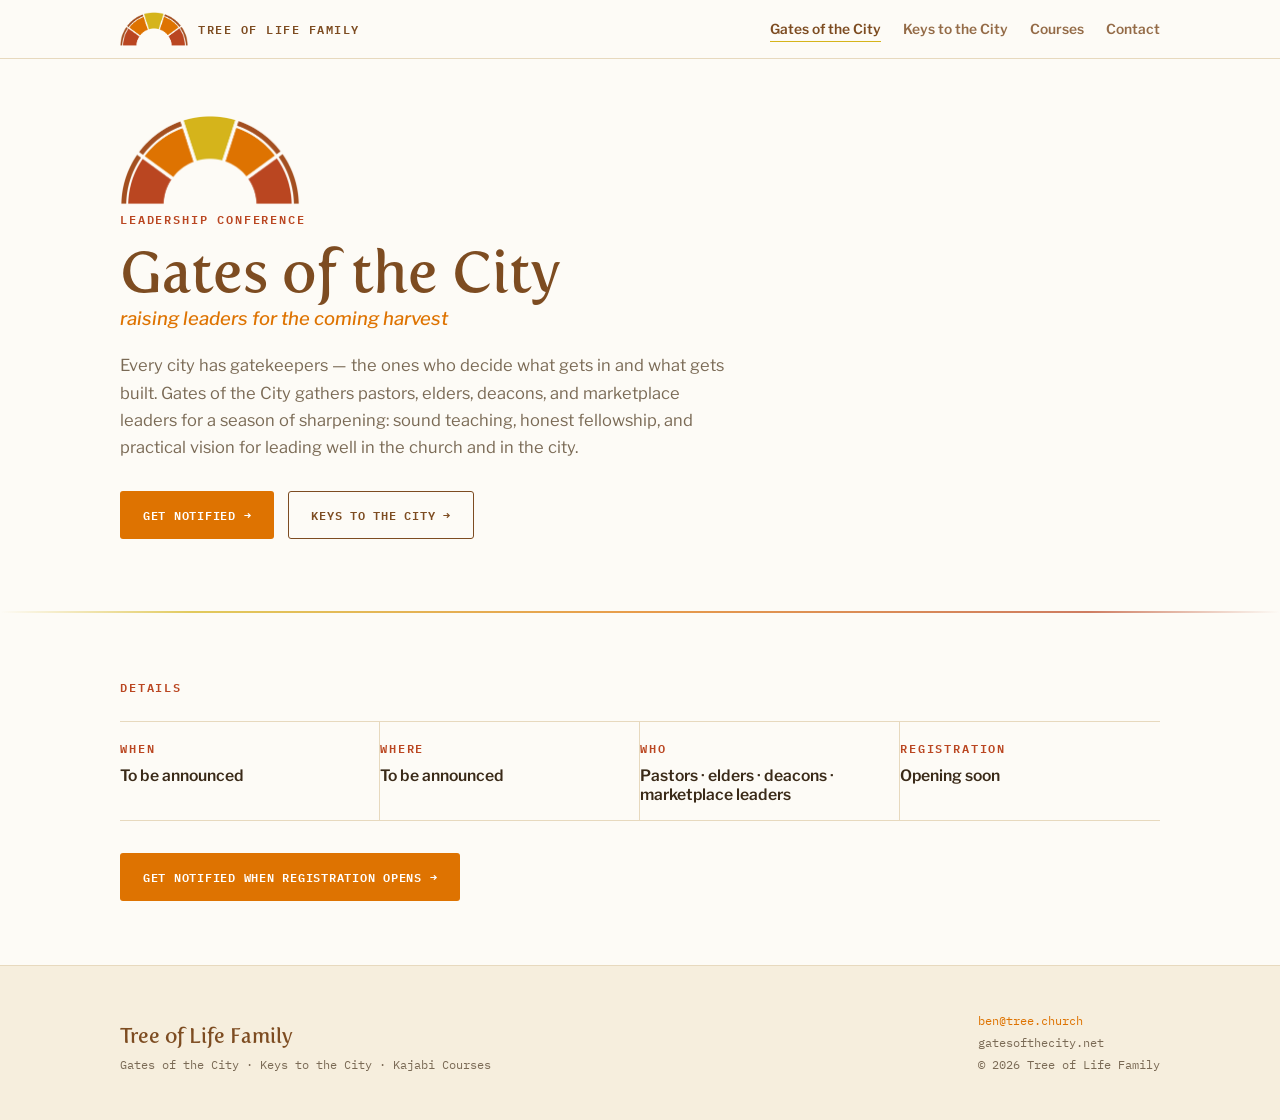
==== gates.html @ f7b25bc8 "Add files via upload" ====
<!doctype html>
<html lang="en">
<head>
<meta charset="utf-8">
<meta name="viewport" content="width=device-width, initial-scale=1">
<title>Gates of the City | Tree of Life Family</title>
<meta name="description" content="Gates of the City — a leadership conference for pastors, elders, deacons, and marketplace leaders, from Tree of Life Family.">
<link rel="icon" href="assets/img/logo-mark.png">
<link rel="stylesheet" href="assets/css/style.css">
</head>
<body>

<nav class="nav">
  <div class="wrap nav-row">
    <a class="brand" href="index.html">
      <img src="assets/img/logo-mark.png" alt="Gates of the City mark">
      Tree of Life Family
    </a>
    <div class="nav-links">
      <a href="gates.html" class="current">Gates of the City</a>
      <a href="keys.html">Keys to the City</a>
      <a href="index.html#learn">Courses</a>
      <a href="index.html#contact">Contact</a>
    </div>
  </div>
</nav>

<header class="hero">
  <div class="wrap">
    <img class="hero-logo hero-mark" src="assets/img/logo-mark.png" alt="Gates of the City mark">
    <p class="eyebrow">Leadership Conference</p>
    <h1>Gates of the City</h1>
    <span class="tagline hero-tagline">raising leaders for the coming harvest</span>
    <p class="hero-sub">Every city has gatekeepers &mdash; the ones who decide what gets in and what gets built. Gates of the City gathers pastors, elders, deacons, and marketplace leaders for a season of sharpening: sound teaching, honest fellowship, and practical vision for leading well in the church and in the city.</p>
    <div class="hero-ctas">
      <a class="btn btn-orange" href="index.html#contact">Get notified &rarr;</a>
      <a class="btn btn-ghost" href="keys.html">Keys to the City &rarr;</a>
    </div>
  </div>
</header>

<hr class="divider">

<section>
  <div class="wrap">
    <div class="kicker-row">
      <p class="eyebrow">Details</p>
    </div>
    <div class="info-bar">
      <div class="info-cell">
        <span class="eyebrow">When</span>
        <strong>To be announced</strong>
      </div>
      <div class="info-cell">
        <span class="eyebrow">Where</span>
        <strong>To be announced</strong>
      </div>
      <div class="info-cell">
        <span class="eyebrow">Who</span>
        <strong>Pastors &middot; elders &middot; deacons &middot; marketplace leaders</strong>
      </div>
      <div class="info-cell">
        <span class="eyebrow">Registration</span>
        <strong>Opening soon</strong>
      </div>
    </div>
    <a class="btn btn-orange" href="index.html#contact">Get notified when registration opens &rarr;</a>
  </div>
</section>

<footer id="contact">
  <div class="wrap foot-row">
    <div>
      <p class="foot-brand">Tree of Life Family</p>
      <p class="foot-meta" style="margin-top:6px;">Gates of the City &middot; Keys to the City &middot; Kajabi Courses</p>
    </div>
    <div class="foot-meta">
      <div><a href="mailto:ben@tree.church">ben@tree.church</a></div>
      <div>gatesofthecity.net</div>
      <div>&copy; 2026 Tree of Life Family</div>
    </div>
  </div>
</footer>

</body>
</html>
---- assets/css/style.css ----
/* Tree of Life Family — Gates of the City site
   Palette sampled from the official Gates of the City logo. */

@import url('https://fonts.googleapis.com/css2?family=Libre+Franklin:ital,wght@0,400;0,500;0,600;0,700;1,500&family=IBM+Plex+Mono:wght@500;600&display=swap');

@font-face{
  font-family:'Fertigo Pro';
  src: url('../fonts/FertigoPro.otf') format('opentype');
  font-weight: 400 700;
  font-style: normal;
  font-display: swap;
}

:root{
  --brown:      #7D4C21; /* headings, nav, wordmark */
  --brown-dark: #5E3A19; /* hover state */
  --rust:       #BA4621; /* secondary accent — Keys to the City */
  --orange:     #DE7301; /* primary accent — Gates of the City, buttons */
  --gold:       #D5B41B; /* tertiary accent — dividers, highlights */
  --cream:      #FDFBF6; /* page background */
  --cream-2:    #F6EEDD; /* card / alt-section background */
  --line:       #E7D9BE; /* hairlines on cream */
  --ink:        #3A2A18; /* body text */
  --ink-soft:   #7A6A55; /* muted / secondary text */
}

*{ box-sizing:border-box; }
html,body{ margin:0; padding:0; }
body{
  background:var(--cream);
  color:var(--ink);
  font-family:'Libre Franklin', ui-sans-serif, system-ui, sans-serif;
  -webkit-font-smoothing:antialiased;
  overflow-x:hidden;
}
img{ max-width:100%; display:block; }
a{ color:inherit; }

h1,h2,h3{
  font-family:'Fertigo Pro','Libre Franklin', Georgia, serif;
  color:var(--brown);
  text-wrap:balance;
  margin:0;
  font-weight:600;
}
p{ margin:0; }

.eyebrow{
  font-family:'IBM Plex Mono', ui-monospace, monospace;
  font-size:0.72rem;
  letter-spacing:0.16em;
  text-transform:uppercase;
  font-weight:600;
  color:var(--rust);
}

.tagline{
  font-family:'Libre Franklin', serif;
  font-style:italic;
  font-weight:500;
  color:var(--orange);
}

.wrap{ max-width:1120px; margin:0 auto; padding-inline:24px; }
@media (min-width:640px){ .wrap{ padding-inline:40px; } }

/* ---------- nav ---------- */
.nav{
  position:sticky; top:0; z-index:40;
  background:rgba(253,251,246,0.92);
  backdrop-filter:blur(8px);
  border-bottom:1px solid var(--line);
}
.nav-row{
  display:flex; align-items:center; justify-content:space-between;
  gap:16px; padding-block:12px; flex-wrap:wrap;
}
.brand{
  display:flex; align-items:center; gap:10px;
  text-decoration:none; color:var(--brown);
  font-family:'IBM Plex Mono', monospace;
  font-size:0.78rem; letter-spacing:0.12em; text-transform:uppercase;
  font-weight:600; white-space:nowrap;
}
.brand img{ height:34px; width:auto; flex-shrink:0; }
.nav-links{ display:flex; gap:22px; flex-wrap:wrap; row-gap:8px; }
.nav-links a{
  text-decoration:none; font-size:0.86rem; font-weight:600;
  color:var(--brown); opacity:0.82; padding-block:4px;
  border-bottom:1px solid transparent;
  transition:opacity .15s, border-color .15s;
}
.nav-links a:hover{ opacity:1; border-color:var(--orange); }
.nav-links a.current{ opacity:1; border-color:var(--gold); }

/* ---------- buttons ---------- */
.btn{
  display:inline-flex; align-items:center; gap:8px;
  font-family:'IBM Plex Mono', monospace;
  font-size:0.78rem; letter-spacing:0.06em; text-transform:uppercase;
  font-weight:600; text-decoration:none;
  padding:13px 22px; border-radius:3px; border:1px solid transparent;
  transition:transform .15s ease, background .15s ease, border-color .15s ease, color .15s ease;
}
.btn:hover{ transform:translateY(-1px); }
.btn-orange{ background:var(--orange); color:#fff; }
.btn-orange:hover{ background:var(--brown-dark); }
.btn-rust{ background:var(--rust); color:#fff; }
.btn-rust:hover{ background:var(--brown-dark); }
.btn-ghost{ border-color:var(--brown); color:var(--brown); }
.btn-ghost:hover{ border-color:var(--orange); color:var(--orange); }

/* ---------- hero ---------- */
.hero{ padding-block:56px 72px; position:relative; }
.hero-logo{ max-width:380px; width:60%; margin-bottom:8px; }
.hero-mark{ max-width:180px; width:36%; margin-bottom:4px; }
.hero .eyebrow{ margin-bottom:14px; display:block; }
.hero h1{ font-size:clamp(2.2rem, 6vw, 3.6rem); line-height:1.02; margin-bottom:6px; }
.hero-tagline{ font-size:1.15rem; margin-bottom:22px; display:block; }
.hero-sub{
  font-size:1.03rem; line-height:1.65; color:var(--ink-soft);
  max-width:56ch; margin-bottom:30px;
}
.hero-ctas{ display:flex; gap:14px; flex-wrap:wrap; }

/* ---------- sections ---------- */
section{ padding-block:64px; }
.section-alt{ background:var(--cream-2); }
.divider{
  height:2px; border:none;
  background:linear-gradient(90deg, transparent, var(--gold) 15%, var(--orange) 50%, var(--rust) 85%, transparent);
  opacity:0.7; margin:0;
}

.kicker-row{
  display:flex; align-items:baseline; justify-content:space-between;
  gap:16px; flex-wrap:wrap; margin-bottom:24px;
}
.prog-title{ font-size:clamp(2rem, 4.4vw, 3rem); margin-bottom:18px; }
.prog-lede{
  font-size:1.05rem; line-height:1.65; color:var(--ink-soft);
  max-width:62ch; margin-bottom:32px;
}

/* ---------- info bar ---------- */
.info-bar{
  display:grid; grid-template-columns:repeat(auto-fit, minmax(160px,1fr));
  border-top:1px solid var(--line); border-bottom:1px solid var(--line);
  margin-bottom:32px;
}
.info-cell{ padding:16px 18px 16px 0; border-right:1px solid var(--line); }
.info-cell:last-child{ border-right:none; }
.info-cell .eyebrow{ display:block; margin-bottom:8px; }
.info-cell strong{ font-size:0.98rem; font-weight:600; color:var(--ink); }

/* ---------- cards ---------- */
.card-grid{
  display:grid; grid-template-columns:repeat(2,1fr); gap:1px;
  background:var(--line); border:1px solid var(--line); margin-top:8px;
}
@media (max-width:720px){ .card-grid{ grid-template-columns:1fr; } }
.card{
  background:var(--cream); padding:30px 26px;
  display:flex; flex-direction:column; gap:14px; min-height:220px;
}
.section-alt .card{ background:var(--cream-2); }
.card-top{ display:flex; align-items:flex-start; justify-content:space-between; gap:12px; }
.card-name{ font-family:'Fertigo Pro','Libre Franklin',serif; font-size:1.5rem; color:var(--brown); font-weight:600; }
.tag{
  font-family:'IBM Plex Mono', monospace; font-size:0.64rem; letter-spacing:0.08em;
  text-transform:uppercase; font-weight:600; padding:5px 9px; border-radius:2px; white-space:nowrap;
}
.tag-free{ background:rgba(213,180,27,0.18); color:#8a6d0f; border:1px solid rgba(213,180,27,0.55); }
.tag-paid{ background:rgba(186,70,33,0.14); color:var(--rust); border:1px solid rgba(186,70,33,0.4); }
.card-desc{ font-size:0.96rem; line-height:1.6; color:var(--ink-soft); flex-grow:1; }
.card-link{
  font-family:'IBM Plex Mono', monospace; font-size:0.78rem; letter-spacing:0.04em;
  text-decoration:none; color:var(--orange); font-weight:600;
  border-bottom:1px solid rgba(222,115,1,0.4); padding-bottom:2px; align-self:flex-start;
}
.card-link:hover{ border-color:var(--orange); }

/* ---------- two-up program teaser ---------- */
.teaser-grid{ display:grid; grid-template-columns:1fr 1fr; gap:1px; background:var(--line); border:1px solid var(--line); margin-top:8px; }
@media (max-width:720px){ .teaser-grid{ grid-template-columns:1fr; } }
.teaser{ background:var(--cream); padding:32px 28px; display:flex; flex-direction:column; gap:12px; }
.teaser h3{ font-size:1.7rem; }
.teaser p{ color:var(--ink-soft); font-size:0.98rem; line-height:1.6; }

/* ---------- course list (track pages) ---------- */
.course-list{ display:flex; flex-direction:column; border-top:1px solid var(--line); margin-top:8px; }
.course-row{
  display:flex; align-items:center; justify-content:space-between; gap:16px;
  padding:20px 4px; border-bottom:1px solid var(--line); flex-wrap:wrap;
}
.course-row-title{ font-family:'Fertigo Pro','Libre Franklin',serif; font-size:1.2rem; color:var(--brown); }
.course-row-desc{ font-size:0.9rem; color:var(--ink-soft); max-width:48ch; }
.course-row-link{
  font-family:'IBM Plex Mono', monospace; font-size:0.76rem; letter-spacing:0.05em;
  text-decoration:none; color:var(--orange); font-weight:600; white-space:nowrap;
  border-bottom:1px solid rgba(222,115,1,0.4);
}
.placeholder-note{
  font-family:'IBM Plex Mono', monospace; font-size:0.74rem; color:var(--ink-soft);
  background:var(--cream-2); border:1px dashed var(--line); padding:14px 16px; margin-top:20px;
}

/* ---------- footer ---------- */
footer{ background:var(--cream-2); border-top:1px solid var(--line); padding-block:44px; }
.foot-row{ display:flex; justify-content:space-between; align-items:flex-end; gap:24px; flex-wrap:wrap; }
.foot-brand{ font-family:'Fertigo Pro','Libre Franklin',serif; font-size:1.3rem; color:var(--brown); }
.foot-meta{ font-family:'IBM Plex Mono', monospace; font-size:0.76rem; color:var(--ink-soft); line-height:1.8; }
.foot-meta a{ color:var(--orange); text-decoration:none; }
.foot-meta a:hover{ text-decoration:underline; }

.breadcrumb{
  font-family:'IBM Plex Mono', monospace; font-size:0.76rem; letter-spacing:0.04em;
  color:var(--ink-soft); text-decoration:none; display:inline-block; margin-bottom:20px;
}
.breadcrumb:hover{ color:var(--orange); }
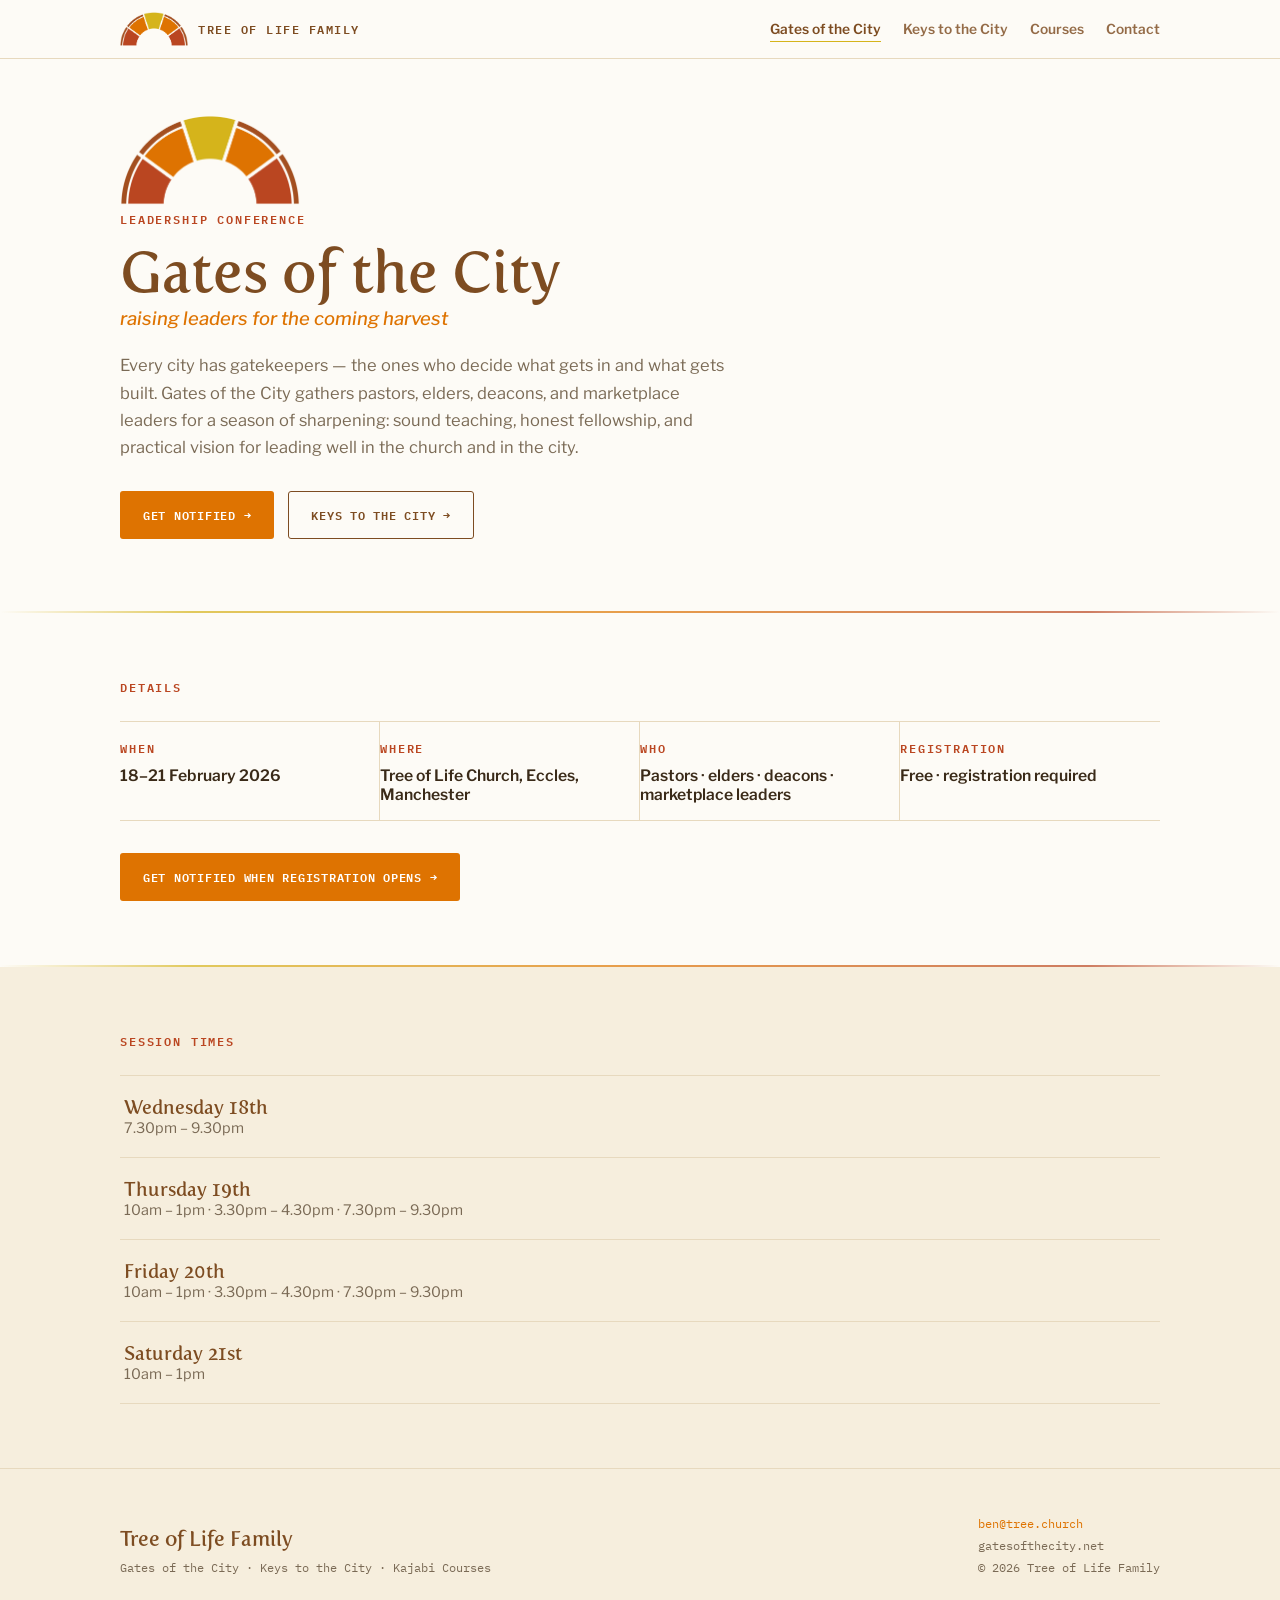
==== commit c6998b84: "Update gates.html" ====
--- a/gates.html
+++ b/gates.html
@@ -49,11 +49,11 @@
     <div class="info-bar">
       <div class="info-cell">
         <span class="eyebrow">When</span>
-        <strong>To be announced</strong>
+        <strong>18&ndash;21 February 2026</strong>
       </div>
       <div class="info-cell">
         <span class="eyebrow">Where</span>
-        <strong>To be announced</strong>
+        <strong>Tree of Life Church, Eccles, Manchester</strong>
       </div>
       <div class="info-cell">
         <span class="eyebrow">Who</span>
@@ -61,10 +61,46 @@
       </div>
       <div class="info-cell">
         <span class="eyebrow">Registration</span>
-        <strong>Opening soon</strong>
+        <strong>Free &middot; registration required</strong>
       </div>
     </div>
     <a class="btn btn-orange" href="index.html#contact">Get notified when registration opens &rarr;</a>
+  </div>
+</section>
+
+<hr class="divider">
+
+<section class="section-alt">
+  <div class="wrap">
+    <div class="kicker-row">
+      <p class="eyebrow">Session Times</p>
+    </div>
+    <div class="course-list">
+      <div class="course-row">
+        <div>
+          <div class="course-row-title">Wednesday 18th</div>
+          <div class="course-row-desc">7.30pm &ndash; 9.30pm</div>
+        </div>
+      </div>
+      <div class="course-row">
+        <div>
+          <div class="course-row-title">Thursday 19th</div>
+          <div class="course-row-desc">10am &ndash; 1pm &middot; 3.30pm &ndash; 4.30pm &middot; 7.30pm &ndash; 9.30pm</div>
+        </div>
+      </div>
+      <div class="course-row">
+        <div>
+          <div class="course-row-title">Friday 20th</div>
+          <div class="course-row-desc">10am &ndash; 1pm &middot; 3.30pm &ndash; 4.30pm &middot; 7.30pm &ndash; 9.30pm</div>
+        </div>
+      </div>
+      <div class="course-row">
+        <div>
+          <div class="course-row-title">Saturday 21st</div>
+          <div class="course-row-desc">10am &ndash; 1pm</div>
+        </div>
+      </div>
+    </div>
   </div>
 </section>
 
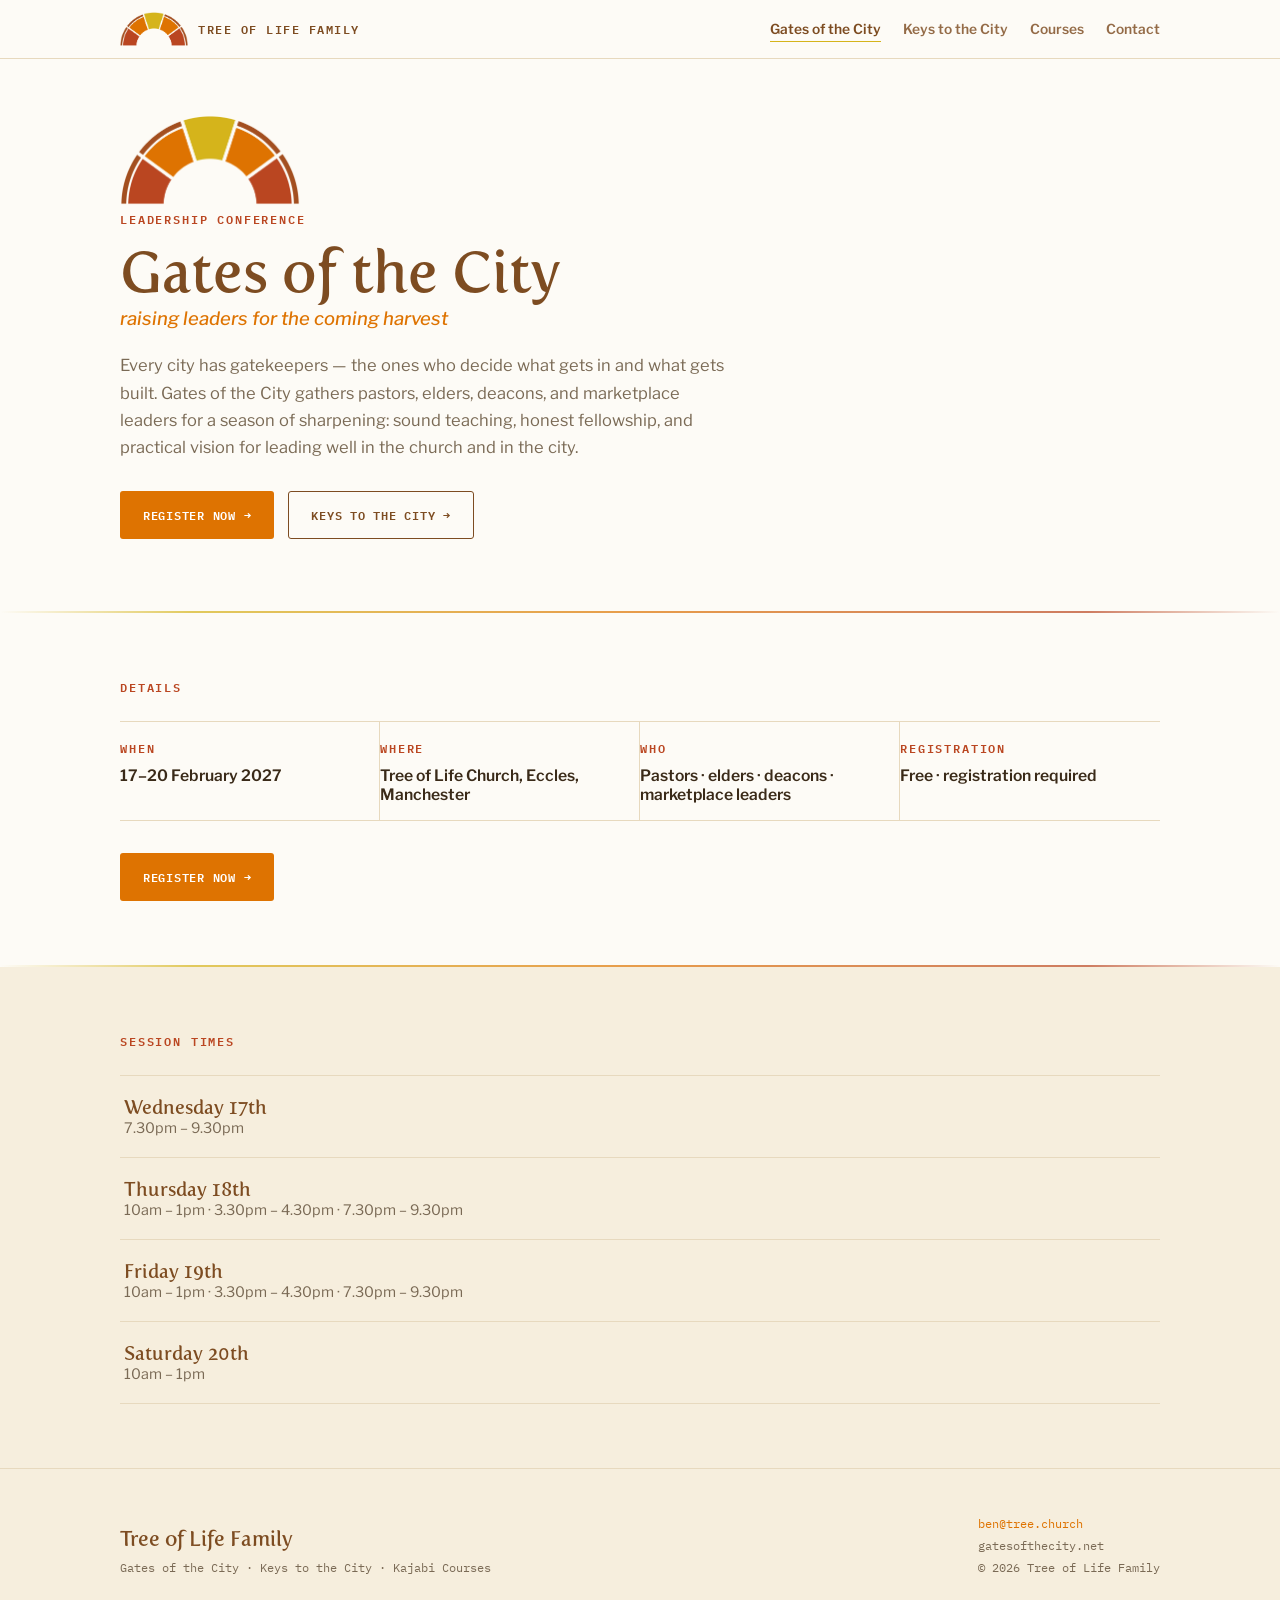
==== commit f62a0ce4: "Update Gates/Keys dates to 17-20 Feb 2027, add ChurchSuite registration" ====
--- a/gates.html
+++ b/gates.html
@@ -33,7 +33,7 @@
     <span class="tagline hero-tagline">raising leaders for the coming harvest</span>
     <p class="hero-sub">Every city has gatekeepers &mdash; the ones who decide what gets in and what gets built. Gates of the City gathers pastors, elders, deacons, and marketplace leaders for a season of sharpening: sound teaching, honest fellowship, and practical vision for leading well in the church and in the city.</p>
     <div class="hero-ctas">
-      <a class="btn btn-orange" href="index.html#contact">Get notified &rarr;</a>
+      <a class="btn btn-orange" href="https://treeoflife.churchsuite.com/events/ft4gwj0i" target="_blank" rel="noopener">Register now &rarr;</a>
       <a class="btn btn-ghost" href="keys.html">Keys to the City &rarr;</a>
     </div>
   </div>
@@ -49,7 +49,7 @@
     <div class="info-bar">
       <div class="info-cell">
         <span class="eyebrow">When</span>
-        <strong>18&ndash;21 February 2026</strong>
+        <strong>17&ndash;20 February 2027</strong>
       </div>
       <div class="info-cell">
         <span class="eyebrow">Where</span>
@@ -64,7 +64,7 @@
         <strong>Free &middot; registration required</strong>
       </div>
     </div>
-    <a class="btn btn-orange" href="index.html#contact">Get notified when registration opens &rarr;</a>
+    <a class="btn btn-orange" href="https://treeoflife.churchsuite.com/events/ft4gwj0i" target="_blank" rel="noopener">Register now &rarr;</a>
   </div>
 </section>
 
@@ -78,25 +78,25 @@
     <div class="course-list">
       <div class="course-row">
         <div>
-          <div class="course-row-title">Wednesday 18th</div>
+          <div class="course-row-title">Wednesday 17th</div>
           <div class="course-row-desc">7.30pm &ndash; 9.30pm</div>
         </div>
       </div>
       <div class="course-row">
         <div>
-          <div class="course-row-title">Thursday 19th</div>
+          <div class="course-row-title">Thursday 18th</div>
           <div class="course-row-desc">10am &ndash; 1pm &middot; 3.30pm &ndash; 4.30pm &middot; 7.30pm &ndash; 9.30pm</div>
         </div>
       </div>
       <div class="course-row">
         <div>
-          <div class="course-row-title">Friday 20th</div>
+          <div class="course-row-title">Friday 19th</div>
           <div class="course-row-desc">10am &ndash; 1pm &middot; 3.30pm &ndash; 4.30pm &middot; 7.30pm &ndash; 9.30pm</div>
         </div>
       </div>
       <div class="course-row">
         <div>
-          <div class="course-row-title">Saturday 21st</div>
+          <div class="course-row-title">Saturday 20th</div>
           <div class="course-row-desc">10am &ndash; 1pm</div>
         </div>
       </div>
--- a/assets/css/style.css
+++ b/assets/css/style.css
@@ -205,6 +205,60 @@
   background:var(--cream-2); border:1px dashed var(--line); padding:14px 16px; margin-top:20px;
 }
 
+/* ---------- course cards (image + click-through) ---------- */
+.course-cards{
+  display:grid; grid-template-columns:repeat(auto-fit, minmax(280px,1fr));
+  gap:28px; margin-top:8px;
+}
+.course-card{
+  background:var(--cream-2); border:1px solid var(--line);
+  display:flex; flex-direction:column; overflow:hidden;
+}
+.course-card-img-link{ display:block; line-height:0; }
+.course-card-img-link img{
+  width:100%; aspect-ratio:16/9; object-fit:cover;
+  transition:transform .2s ease;
+}
+.course-card-img-link:hover img{ transform:scale(1.03); }
+.course-card-body{
+  padding:20px 22px 24px; display:flex; flex-direction:column; gap:10px; flex-grow:1;
+}
+.course-card-title{ font-family:'Fertigo Pro','Libre Franklin',serif; font-size:1.25rem; color:var(--brown); }
+.course-card-desc{ font-size:0.92rem; line-height:1.58; color:var(--ink-soft); flex-grow:1; }
+.course-card-link{
+  font-family:'IBM Plex Mono', monospace; font-size:0.76rem; letter-spacing:0.05em;
+  text-decoration:none; color:var(--orange); font-weight:600; align-self:flex-start;
+  border-bottom:1px solid rgba(222,115,1,0.4);
+}
+.course-card-link:hover{ border-color:var(--orange); }
+
+/* placeholder card — course not yet built in Kajabi */
+.course-card-placeholder-img{
+  width:100%; aspect-ratio:16/9;
+  background:linear-gradient(135deg, var(--brown) 0%, var(--rust) 50%, var(--orange) 100%);
+  display:flex; align-items:center; justify-content:center;
+  position:relative;
+}
+.course-card-placeholder-img span{
+  font-family:'IBM Plex Mono', monospace; font-size:0.72rem; letter-spacing:0.14em;
+  text-transform:uppercase; font-weight:600; color:#fff;
+  background:rgba(0,0,0,0.28); padding:8px 14px; border-radius:2px;
+}
+.course-card.is-placeholder .course-card-title{ color:var(--ink-soft); }
+.course-card-soon{
+  font-family:'IBM Plex Mono', monospace; font-size:0.76rem; letter-spacing:0.05em;
+  color:var(--ink-soft); align-self:flex-start;
+}
+
+/* coming-soon full-width panel (Ongoing page) */
+.coming-soon-panel{
+  border:1px dashed var(--line); background:var(--cream-2);
+  padding:56px 32px; text-align:center; margin-top:8px;
+}
+.coming-soon-panel .eyebrow{ display:block; margin-bottom:10px; }
+.coming-soon-panel h2{ font-size:clamp(1.6rem, 4vw, 2.2rem); margin-bottom:10px; }
+.coming-soon-panel p{ color:var(--ink-soft); font-size:0.98rem; max-width:48ch; margin:0 auto; }
+
 /* ---------- footer ---------- */
 footer{ background:var(--cream-2); border-top:1px solid var(--line); padding-block:44px; }
 .foot-row{ display:flex; justify-content:space-between; align-items:flex-end; gap:24px; flex-wrap:wrap; }
